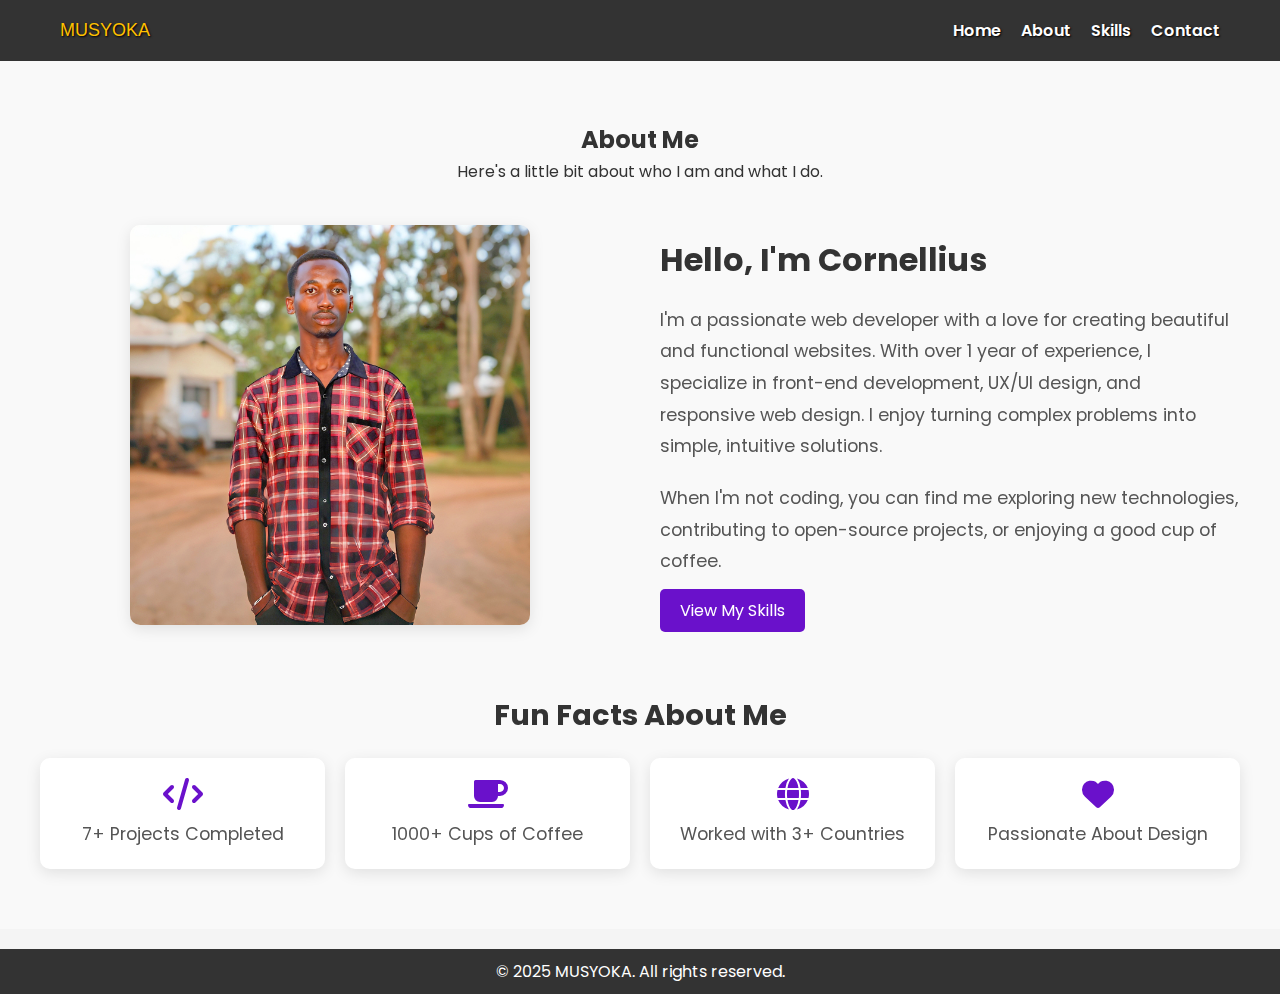
==== about.html @ 4bfa26d4 "update" ====
<!DOCTYPE html>
<html lang="en">
<head>
  <meta charset="UTF-8">
  <meta name="viewport" content="width=device-width, initial-scale=1.0">
  <title>About Me</title>
  <link rel="stylesheet" href="styles.css">
  <link href="https://fonts.googleapis.com/css2?family=Poppins:wght@400;600&display=swap" rel="stylesheet">
  <link rel="stylesheet" href="https://cdnjs.cloudflare.com/ajax/libs/font-awesome/6.0.0-beta3/css/all.min.css">
  <link href="https://unpkg.com/aos@2.3.1/dist/aos.css" rel="stylesheet">
</head>
<body>
  <header>
    <nav>
      <div class="logo">MUSYOKA</div>
      <ul class="nav-links">
        <li><a href="index.html">Home</a></li>
        <li><a href="about.html">About</a></li>
        <li><a href="skills.html">Skills</a></li>
        <li><a href="contact.html">Contact</a></li>
      </ul>
    </nav>
  </header>

  <section class="about-section">
    <div class="about-container">
      <h2 data-aos="fade-up">About Me</h2>
      <p data-aos="fade-up" data-aos-delay="100">Here's a little bit about who I am and what I do.</p>

      <div class="about-content">
        <!-- Profile Image -->
        <div class="profile-image" data-aos="fade-right" data-aos-delay="200">
          <img src="musyoka.jpg" alt="Profile Picture">
        </div>

        <!-- About Text -->
        <div class="about-text" data-aos="fade-left" data-aos-delay="200">
          <h3>Hello, I'm Cornellius</h3>
          <p>
            I'm a passionate web developer with a love for creating beautiful and functional websites. 
            With over 1 year of experience, I specialize in front-end development, UX/UI design, and 
            responsive web design. I enjoy turning complex problems into simple, intuitive solutions.
          </p>
          <p>
            When I'm not coding, you can find me exploring new technologies, contributing to open-source 
            projects, or enjoying a good cup of coffee.
          </p>
          <a href="skills.html" class="btn">View My Skills</a>
        </div>
      </div>

      <!-- Fun Facts Section -->
      <div class="fun-facts" data-aos="fade-up" data-aos-delay="300">
        <h3>Fun Facts About Me</h3>
        <div class="facts-grid">
          <div class="fact-item">
            <i class="fas fa-code"></i>
            <p>7+ Projects Completed</p>
          </div>
          <div class="fact-item">
            <i class="fas fa-coffee"></i>
            <p>1000+ Cups of Coffee</p>
          </div>
          <div class="fact-item">
            <i class="fas fa-globe"></i>
            <p>Worked with 3+ Countries</p>
          </div>
          <div class="fact-item">
            <i class="fas fa-heart"></i>
            <p>Passionate About Design</p>
          </div>
        </div>
      </div>
    </div>
  </section>

  <footer>
    <p>&copy; 2025 MUSYOKA. All rights reserved.</p>
  </footer>

  <script src="https://unpkg.com/aos@2.3.1/dist/aos.js"></script>
  <script>
    AOS.init();
  </script>
  <script src="script.js"></script>
</body>
</html>
---- styles.css ----
/* Global Styles */
* {
  margin: 0;
  padding: 0;
  box-sizing: border-box;
}

body {
  font-family: 'Poppins', sans-serif;
  line-height: 1.6;
  background-color: #f4f4f4;
  color: #333;
}

header {
  background: #333;
  color: #fff;
  padding: 1rem 0;
}

nav {
  display: flex;
  justify-content: space-between;
  align-items: center;
  max-width: 1200px;
  margin: 0 auto;
  padding: 0 20px;
}

.nav-links {
  list-style: none;
  display: flex;
  text-shadow: 1px 1px 2px black;
  transition: 1s ease;
}

.nav-links a:hover {
  color: red;
}

.nav-links li {
  margin-left: 20px;
}

.nav-links a {
  color: #fff;
  text-decoration: none;
  font-weight: 600;
}

.hero {
  background: url('hero-bg.jpg') no-repeat center center/cover;
  height: 40vh;
  display: flex;
  justify-content: center;
  align-items: center;
  text-align: center;
  color: #fff;
}

.hero-content h1 {
  font-size: 3rem;
  margin-bottom: 10px;
}

.hero-content p {
  font-size: 1.2rem;
  margin-bottom: 20px;
}

.btn {
  background: #ff6b6b;
  color: #fff;
  padding: 10px 20px;
  text-decoration: none;
  border-radius: 5px;
  transition: background 0.3s ease;
}

.btn:hover {
  background: #ff4757;
}

footer {
  background: #333;
  color: #fff;
  text-align: center;
  padding: 10px 0;
  margin-top: 20px;
}

/* Responsive Design */
@media (max-width: 768px) {
  .nav-links {
    flex-direction: column;
    align-items: center;
  }

  .nav-links li {
    margin: 10px 0;
  }

  .hero-content h1 {
    font-size: 2rem;
  }

  .hero-content p {
    font-size: 1rem;
  }
}
/* Skills Page Styles */
.skills {
  padding: 50px 20px;
  background: #f4f4f4;
}

.skills .container {
  max-width: 1200px;
  margin: 0 auto;
}

.skills h1 {
  text-align: center;
  margin-bottom: 40px;
  font-size: 2.5rem;
  color: #333;
}

.skills-grid {
  display: grid;
  grid-template-columns: repeat(auto-fit, minmax(250px, 1fr));
  gap: 30px;
}

.skill-card {
  background: #fff;
  padding: 20px;
  border-radius: 10px;
  box-shadow: 0 4px 15px rgba(0, 0, 0, 0.1);
  text-align: center;
  transition: transform 0.3s ease, box-shadow 0.3s ease;
}

.skill-card:hover {
  transform: translateY(-10px);
  box-shadow: 0 8px 25px rgba(0, 0, 0, 0.2);
}

.skill-icon {
  font-size: 2.5rem;
  color: #ff6b6b;
  margin-bottom: 15px;
}

.skill-card h3 {
  font-size: 1.5rem;
  margin-bottom: 10px;
  color: #333;
}

.progress-bar {
  width: 100%;
  height: 10px;
  background: #e0e0e0;
  border-radius: 5px;
  overflow: hidden;
  margin-bottom: 15px;
}

.progress {
  height: 100%;
  background: #ff6b6b;
  border-radius: 5px;
  width: 0;
  transition: width 1s ease;
}

.skill-card p {
  font-size: 0.9rem;
  color: #666;
}

/* Responsive Design */
@media (max-width: 768px) {
  .skills-grid {
    grid-template-columns: repeat(auto-fit, minmax(200px, 1fr));
  }
}
/* Contact Section */
.contact-section {
  padding: 60px 20px;
  background: linear-gradient(135deg, #6a11cb, #2575fc);
  color: #fff;
  text-align: center;
}

.contact-container {
  max-width: 1200px;
  margin: 0 auto;
}

.contact-content {
  display: flex;
  justify-content: space-between;
  gap: 40px;
  margin-top: 40px;
}

.contact-form {
  flex: 1;
  background: rgba(255, 255, 255, 0.1);
  padding: 30px;
  border-radius: 10px;
  backdrop-filter: blur(10px);
}

.contact-form .form-group {
  margin-bottom: 20px;
}

.contact-form input,
.contact-form textarea {
  width: 100%;
  padding: 10px;
  border: none;
  border-radius: 5px;
  background: rgba(255, 255, 255, 0.2);
  color: #fff;
  font-size: 1rem;
}

.contact-form input::placeholder,
.contact-form textarea::placeholder {
  color: #ddd;
}

.contact-form textarea {
  resize: vertical;
}

.contact-form .btn {
  background: #ff6b6b;
  color: #fff;
  border: none;
  padding: 10px 20px;
  border-radius: 5px;
  cursor: pointer;
  transition: background 0.3s ease;
}

.contact-form .btn:hover {
  background: #ff4757;
}

.contact-info {
  flex: 1;
  background: rgba(255, 255, 255, 0.1);
  padding: 30px;
  border-radius: 10px;
  backdrop-filter: blur(10px);
}

.contact-info .info-item {
  display: flex;
  align-items: center;
  margin-bottom: 20px;
}

.contact-info .info-item i {
  font-size: 1.5rem;
  margin-right: 15px;
  color: #ff6b6b;
}

.contact-info .info-item p {
  margin: 0;
  font-size: 1.1rem;
}

.social-links {
  display: flex;
  gap: 15px;
  margin-top: 20px;
}

.social-links a {
  color: #fff;
  font-size: 1.5rem;
  transition: color 0.3s ease;
}

.social-links a:hover {
  color: #ff6b6b;
}

.contP{
  text-shadow: 1px;
}

.contH2{
  text-shadow: 1px 1px 1px black;
}
/* Responsive Design */
@media (max-width: 768px) {
  .contact-content {
    flex-direction: column;
  }

  .contact-form,
  .contact-info {
    width: 100%;
  }
}

/* About Section */
.about-section {
  padding: 60px 20px;
  background: #f9f9f9;
  color: #333;
  text-align: center;
}

.about-container {
  max-width: 1200px;
  margin: 0 auto;
}

.about-content {
  display: flex;
  justify-content: space-between;
  align-items: center;
  gap: 40px;
  margin-top: 40px;
}

.profile-image {
  flex: 1;
}

.profile-image img {
  width: 100%;
  max-width: 400px;
  border-radius: 10px;
  box-shadow: 0 4px 15px rgba(0, 0, 0, 0.1);
}


/*logo profile*/
logo1{
padding-left: 30px
}

.about-text {
  flex: 1;
  text-align: left;
}

.about-text h3 {
  font-size: 2rem;
  margin-bottom: 20px;
  color: #333;
}

.about-text p {
  font-size: 1.1rem;
  line-height: 1.8;
  margin-bottom: 20px;
  color: #555;
}

.about-text .btn {
  background: #6a11cb;
  color: #fff;
  padding: 10px 20px;
  border-radius: 5px;
  text-decoration: none;
  transition: background 0.3s ease;
}

.about-text .btn:hover {
  background: orangered;
}

/* Fun Facts Section */
.fun-facts {
  margin-top: 60px;
}

.fun-facts h3 {
  font-size: 1.8rem;
  margin-bottom: 20px;
  color: #333;
}

.facts-grid {
  display: grid;
  grid-template-columns: repeat(auto-fit, minmax(200px, 1fr));
  gap: 20px;
}

.fact-item {
  background: #fff;
  padding: 20px;
  border-radius: 10px;
  box-shadow: 0 4px 15px rgba(0, 0, 0, 0.1);
  transition: transform 0.3s ease, box-shadow 0.3s ease;
}

.fact-item:hover {
  transform: translateY(-10px);
  box-shadow: 0 8px 25px rgba(0, 0, 0, 0.2);
}

.fact-item i {
  font-size: 2rem;
  color: #6a11cb;
  margin-bottom: 10px;
}

.fact-item p {
  font-size: 1.1rem;
  color: #555;
}

/* Responsive Design */
@media (max-width: 768px) {
  .about-content {
    flex-direction: column;
    text-align: center;
  }

  .about-text {
    text-align: center;
  }

  .profile-image img {
    max-width: 100%;
  }
}

.logo{
  color: #FFC000;
  font-family: Arial, Helvetica, sans-serif;
  font-size: large;
  text-shadow: 1px 1px 2px black;
}
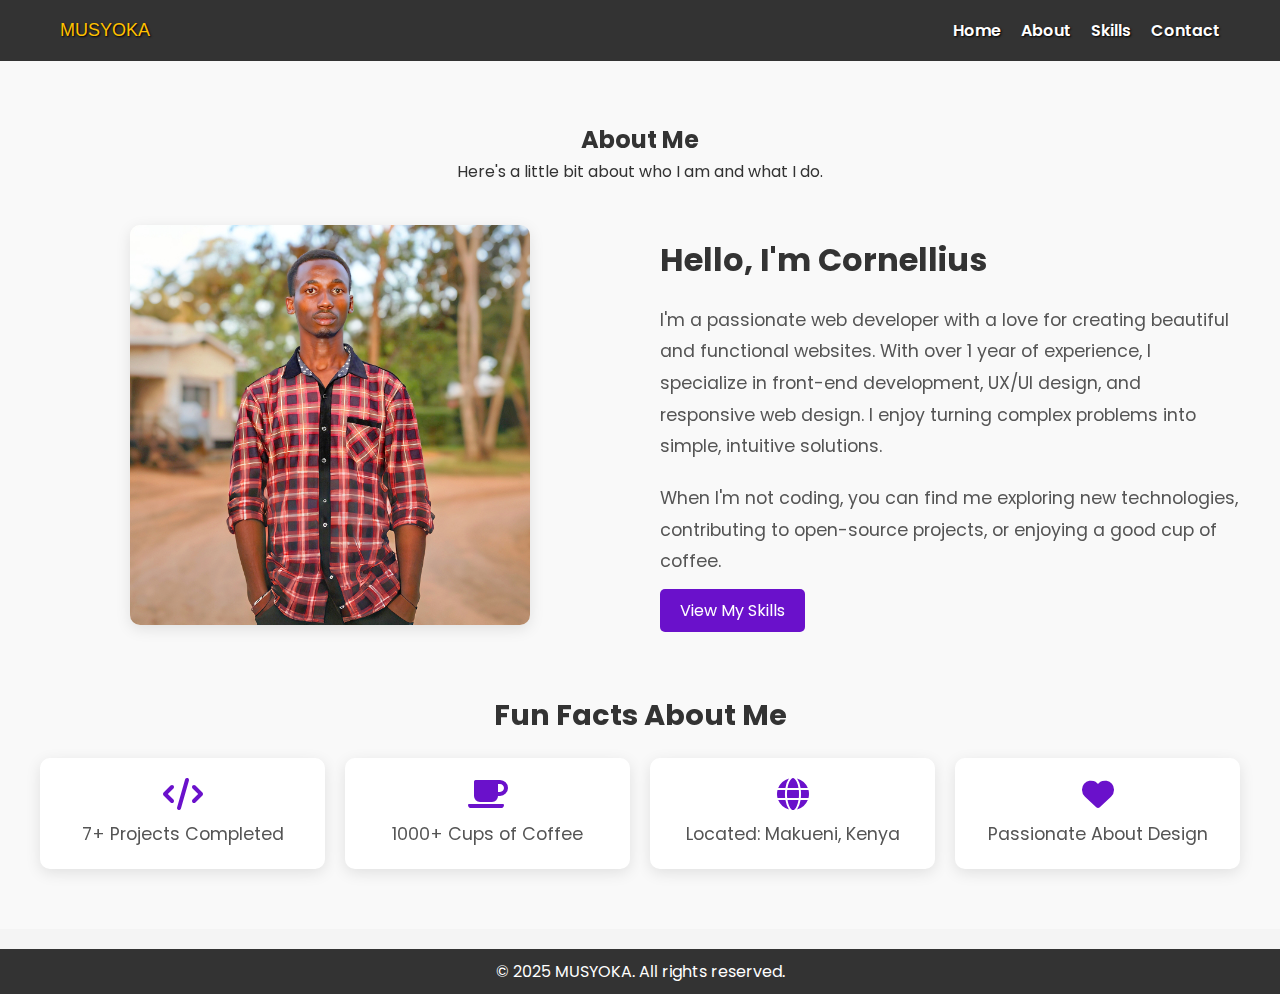
==== commit 29d3e397: "update" ====
--- a/about.html
+++ b/about.html
@@ -30,7 +30,7 @@
       <div class="about-content">
         <!-- Profile Image -->
         <div class="profile-image" data-aos="fade-right" data-aos-delay="200">
-          <img src="musyoka.jpg" alt="Profile Picture">
+          <img src="musyokas.jpg" alt="Profile Picture">
         </div>
 
         <!-- About Text -->
@@ -63,7 +63,7 @@
           </div>
           <div class="fact-item">
             <i class="fas fa-globe"></i>
-            <p>Worked with 3+ Countries</p>
+            <p>Located: Makueni, Kenya</p>
           </div>
           <div class="fact-item">
             <i class="fas fa-heart"></i>
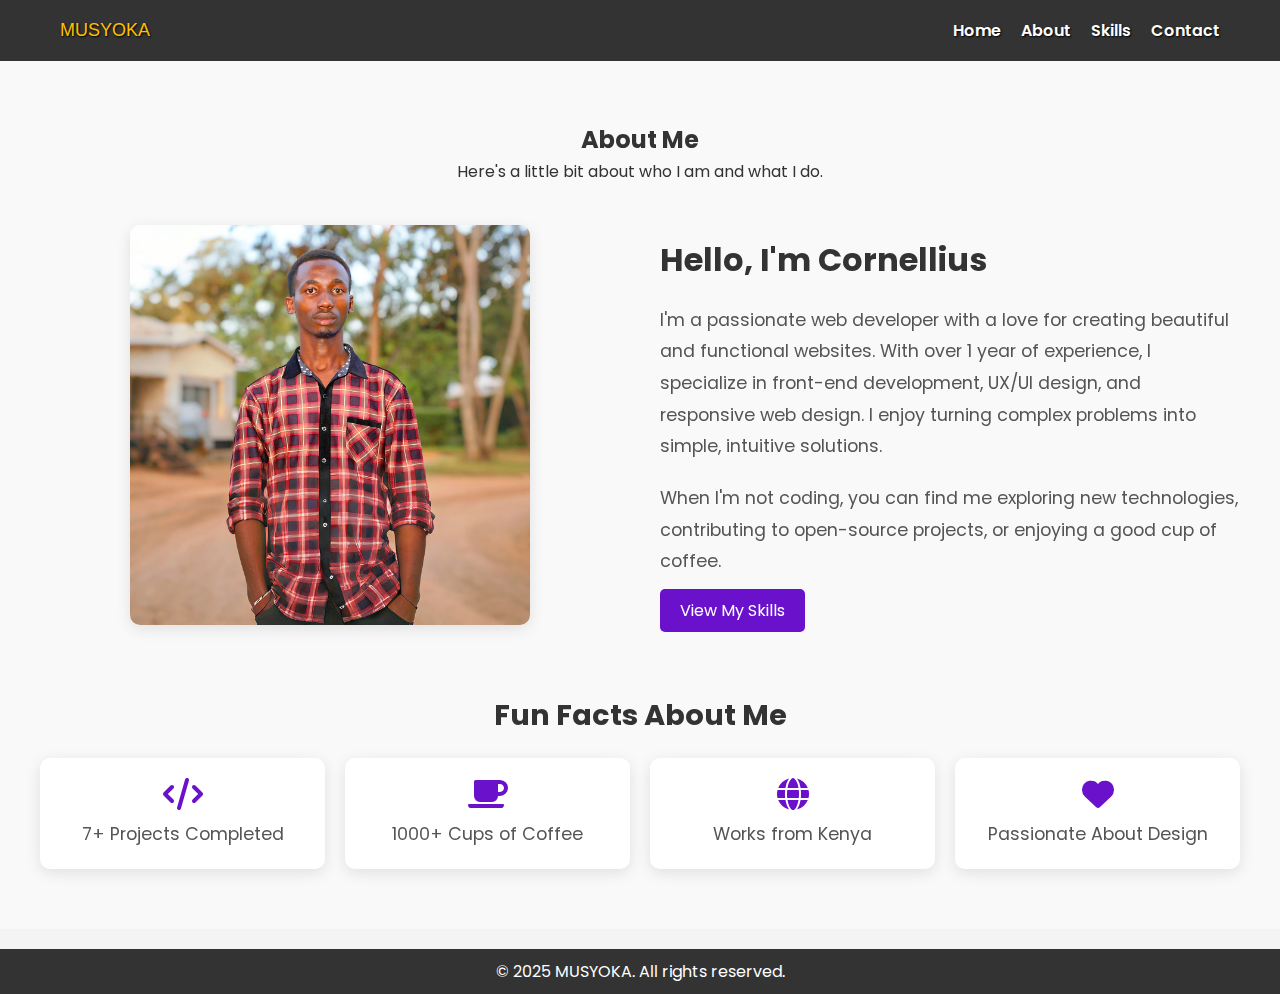
==== commit a0caf371: "update" ====
--- a/about.html
+++ b/about.html
@@ -63,7 +63,7 @@
           </div>
           <div class="fact-item">
             <i class="fas fa-globe"></i>
-            <p>Located: Makueni, Kenya</p>
+            <p>Works from Kenya</p>
           </div>
           <div class="fact-item">
             <i class="fas fa-heart"></i>
--- a/styles.css
+++ b/styles.css
@@ -444,3 +444,23 @@
   font-size: large;
   text-shadow: 1px 1px 2px black;
 }
+
+
+/* Form Status Messages */
+.form-status {
+  padding: 15px;
+  margin: 20px 0;
+  border-radius: 5px;
+  text-align: center;
+  font-weight: 600;
+}
+
+.form-status.success {
+  background: #4CAF50;
+  color: #fff;
+}
+
+.form-status.error {
+  background: #ff6b6b;
+  color: #fff;
+}
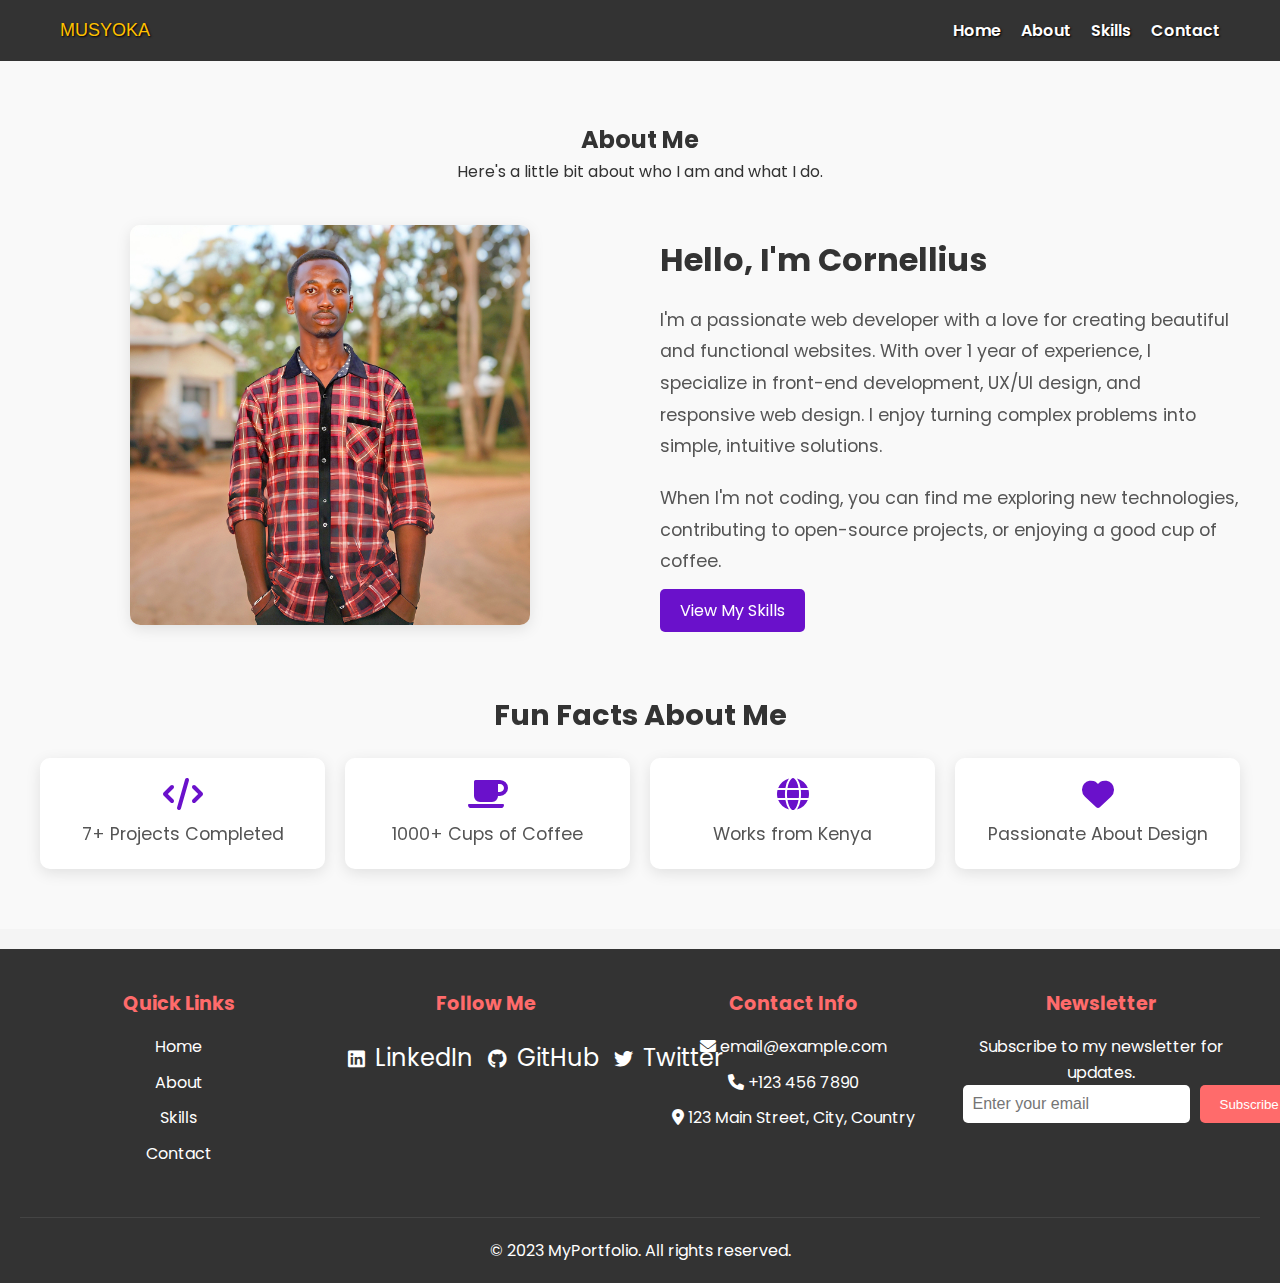
==== commit 53b93af5: "update" ====
--- a/about.html
+++ b/about.html
@@ -74,9 +74,55 @@
     </div>
   </section>
 
-  <footer>
-    <p>&copy; 2025 MUSYOKA. All rights reserved.</p>
-  </footer>
+ <footer>
+  <div class="footer-container">
+    <!-- Quick Links -->
+    <div class="footer-section">
+      <h3>Quick Links</h3>
+      <ul>
+        <li><a href="index.html">Home</a></li>
+        <li><a href="about.html">About</a></li>
+        <li><a href="skills.html">Skills</a></li>
+        <li><a href="contact.html">Contact</a></li>
+      </ul>
+    </div>
+
+    <!-- Social Media Links -->
+    <div class="footer-section">
+      <h3>Follow Me</h3>
+      <ul class="social-links">
+        <li><a href="https://linkedin.com" target="_blank"><i class="fab fa-linkedin"></i> LinkedIn</a></li>
+        <li><a href="https://github.com" target="_blank"><i class="fab fa-github"></i> GitHub</a></li>
+        <li><a href="https://twitter.com" target="_blank"><i class="fab fa-twitter"></i> Twitter</a></li>
+      </ul>
+    </div>
+
+    <!-- Contact Information -->
+    <div class="footer-section">
+      <h3>Contact Info</h3>
+      <ul>
+        <li><i class="fas fa-envelope"></i> email@example.com</li>
+        <li><i class="fas fa-phone"></i> +123 456 7890</li>
+        <li><i class="fas fa-map-marker-alt"></i> 123 Main Street, City, Country</li>
+      </ul>
+    </div>
+
+    <!-- Newsletter Signup (Optional) -->
+    <div class="footer-section">
+      <h3>Newsletter</h3>
+      <p>Subscribe to my newsletter for updates.</p>
+      <form class="newsletter-form">
+        <input type="email" placeholder="Enter your email" required>
+        <button type="submit">Subscribe</button>
+      </form>
+    </div>
+  </div>
+
+  <!-- Copyright Notice -->
+  <div class="footer-bottom">
+    <p>&copy; 2023 MyPortfolio. All rights reserved.</p>
+  </div>
+</footer>
 
   <script src="https://unpkg.com/aos@2.3.1/dist/aos.js"></script>
   <script>
--- a/styles.css
+++ b/styles.css
@@ -77,8 +77,25 @@
   transition: background 0.3s ease;
 }
 
+.btn1{
+  background: white;
+  color: black;
+  padding: 10px 20px;
+  text-decoration: none;
+  border-radius: 5px;
+  transition: background 0.3s ease;
+  box-shadow: 1px 1px 2px y;
+  font-size: small;
+  font-weight: lighter;
+}
+
 .btn:hover {
   background: #ff4757;
+}
+
+.btn1:hover {
+  background: orange;
+  box-shadow: 1px 1px 2px deeppink;
 }
 
 footer {
@@ -106,6 +123,9 @@
 
   .hero-content p {
     font-size: 1rem;
+  }
+  .btn1{
+    width: 100%;
   }
 }
 /* Skills Page Styles */
@@ -464,3 +484,163 @@
   background: #ff6b6b;
   color: #fff;
 }
+/* Marquee Container */
+.marquee-container {
+  width: 100%;
+  overflow: hidden;
+  white-space: nowrap;
+  background: #f9f9f9;
+  padding: 20px 0;
+  border-top: 1px solid #ddd;
+  border-bottom: 1px solid #ddd;
+  position: relative;
+}
+
+/* Marquee Animation */
+.marquee {
+  display: inline-block;
+  white-space: nowrap;
+  animation: marquee 20s linear infinite;
+}
+
+.marquee:hover {
+  animation-play-state: paused; /* Pause on hover */
+}
+
+/* Marquee Items */
+.marquee-item {
+  display: inline-block;
+  margin: 0 40px; /* Space between logos */
+}
+
+.marquee-item img {
+  height: 50px; /* Adjust logo height */
+  width: auto;
+  filter: grayscale(100%); /* Optional: Make logos grayscale */
+  transition: filter 0.3s ease;
+}
+
+.marquee-item img:hover {
+  filter: grayscale(0%); /* Optional: Remove grayscale on hover */
+}
+
+/* Marquee Animation Keyframes */
+@keyframes marquee {
+  0% {
+    transform: translateX(0);
+  }
+  100% {
+    transform: translateX(-50%); /* Move marquee to the left */
+  }
+}
+/* Footer Styles */
+footer {
+  background: #333;
+  color: #fff;
+  padding: 40px 20px 20px;
+  font-family: 'Poppins', sans-serif;
+}
+
+.footer-container {
+  display: flex;
+  justify-content: space-between;
+  flex-wrap: wrap;
+  gap: 30px;
+  max-width: 1200px;
+  margin: 0 auto;
+}
+
+.footer-section {
+  flex: 1;
+  min-width: 200px;
+}
+
+.footer-section h3 {
+  font-size: 1.2rem;
+  margin-bottom: 15px;
+  color: #ff6b6b;
+}
+
+.footer-section ul {
+  list-style: none;
+  padding: 0;
+}
+
+.footer-section ul li {
+  margin-bottom: 10px;
+}
+
+.footer-section ul li a {
+  color: #fff;
+  text-decoration: none;
+  transition: color 0.3s ease;
+}
+
+.footer-section ul li a:hover {
+  color: #ff6b6b;
+}
+
+.footer-section .social-links li a {
+  display: flex;
+  align-items: center;
+  gap: 10px;
+}
+
+.footer-section .social-links li a i {
+  font-size: 1.2rem;
+}
+
+.footer-section .newsletter-form {
+  display: flex;
+  gap: 10px;
+}
+
+.footer-section .newsletter-form input {
+  flex: 1;
+  padding: 10px;
+  border: none;
+  border-radius: 5px;
+  font-size: 1rem;
+}
+
+.footer-section .newsletter-form button {
+  background: #ff6b6b;
+  color: #fff;
+  border: none;
+  padding: 10px 20px;
+  border-radius: 5px;
+  cursor: pointer;
+  transition: background 0.3s ease;
+}
+
+.footer-section .newsletter-form button:hover {
+  background: #ff4757;
+}
+
+.footer-bottom {
+  text-align: center;
+  margin-top: 40px;
+  padding-top: 20px;
+  border-top: 1px solid #444;
+}
+
+/* Responsive Design */
+@media (max-width: 768px) {
+  .footer-container {
+    flex-direction: column;
+    align-items: center;
+    text-align: center;
+  }
+
+  .footer-section {
+    width: 100%;
+  }
+
+  .footer-section .newsletter-form {
+    flex-direction: column;
+  }
+
+  .footer-section .newsletter-form button {
+    width: 100%;
+  }
+}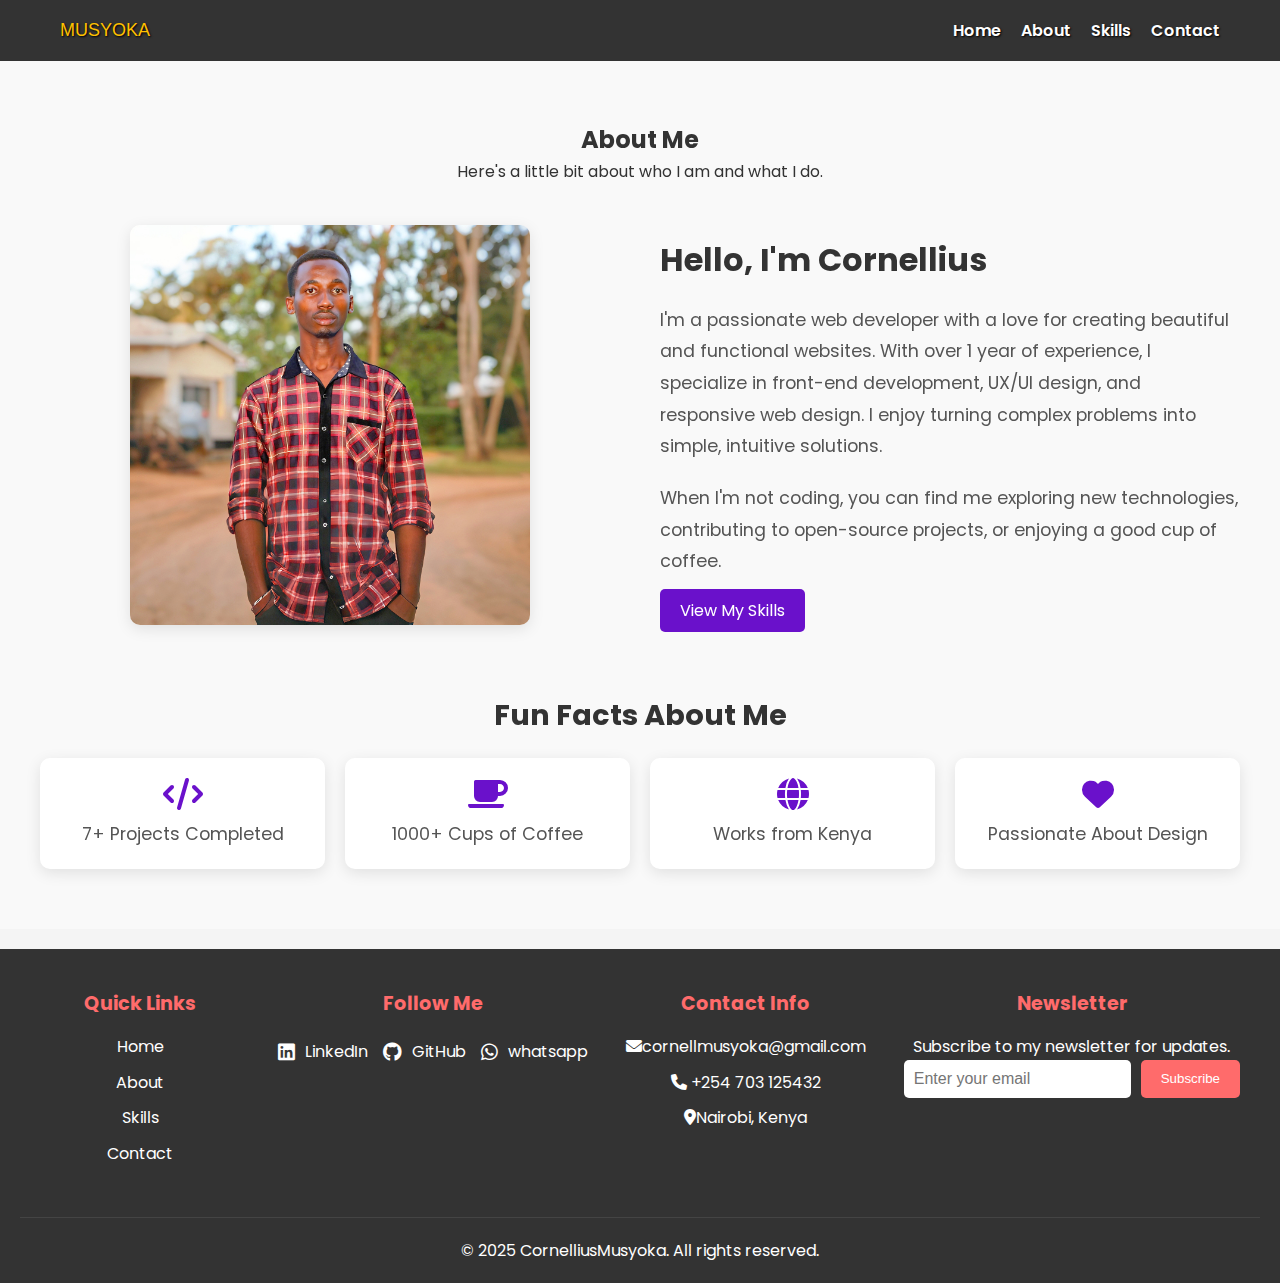
==== commit 15eaa230: "update" ====
--- a/about.html
+++ b/about.html
@@ -93,7 +93,7 @@
       <ul class="social-links">
         <li><a href="https://linkedin.com" target="_blank"><i class="fab fa-linkedin"></i> LinkedIn</a></li>
         <li><a href="https://github.com" target="_blank"><i class="fab fa-github"></i> GitHub</a></li>
-        <li><a href="https://twitter.com" target="_blank"><i class="fab fa-twitter"></i> Twitter</a></li>
+        <li><a href="https://Whatsapp.com" target="_blank"><i class="fab fa-whatsapp"></i>whatsapp</a></li>
       </ul>
     </div>
 
@@ -101,9 +101,9 @@
     <div class="footer-section">
       <h3>Contact Info</h3>
       <ul>
-        <li><i class="fas fa-envelope"></i> email@example.com</li>
-        <li><i class="fas fa-phone"></i> +123 456 7890</li>
-        <li><i class="fas fa-map-marker-alt"></i> 123 Main Street, City, Country</li>
+        <li><i class="fas fa-envelope"></i>cornellmusyoka@gmail.com</li>
+        <li><i class="fas fa-phone"></i> +254 703 125432</li>
+        <li><i class="fas fa-map-marker-alt"></i>Nairobi, Kenya</li>
       </ul>
     </div>
 
@@ -120,7 +120,7 @@
 
   <!-- Copyright Notice -->
   <div class="footer-bottom">
-    <p>&copy; 2023 MyPortfolio. All rights reserved.</p>
+    <p>&copy; 2025 CornelliusMusyoka. All rights reserved.</p>
   </div>
 </footer>
 
--- a/styles.css
+++ b/styles.css
@@ -55,7 +55,7 @@
   justify-content: center;
   align-items: center;
   text-align: center;
-  color: #fff;
+  color: black;
 }
 
 .hero-content h1 {
@@ -516,13 +516,9 @@
 .marquee-item img {
   height: 50px; /* Adjust logo height */
   width: auto;
-  filter: grayscale(100%); /* Optional: Make logos grayscale */
-  transition: filter 0.3s ease;
-}
-
-.marquee-item img:hover {
-  filter: grayscale(0%); /* Optional: Remove grayscale on hover */
-}
+  
+}
+
 
 /* Marquee Animation Keyframes */
 @keyframes marquee {
@@ -551,7 +547,6 @@
 }
 
 .footer-section {
-  flex: 1;
   min-width: 200px;
 }
 
@@ -584,6 +579,7 @@
   display: flex;
   align-items: center;
   gap: 10px;
+  font-size: medium
 }
 
 .footer-section .social-links li a i {
@@ -634,6 +630,8 @@
 
   .footer-section {
     width: 100%;
+    display: inline-table;
+    flex-direction: column;
   }
 
   .footer-section .newsletter-form {
